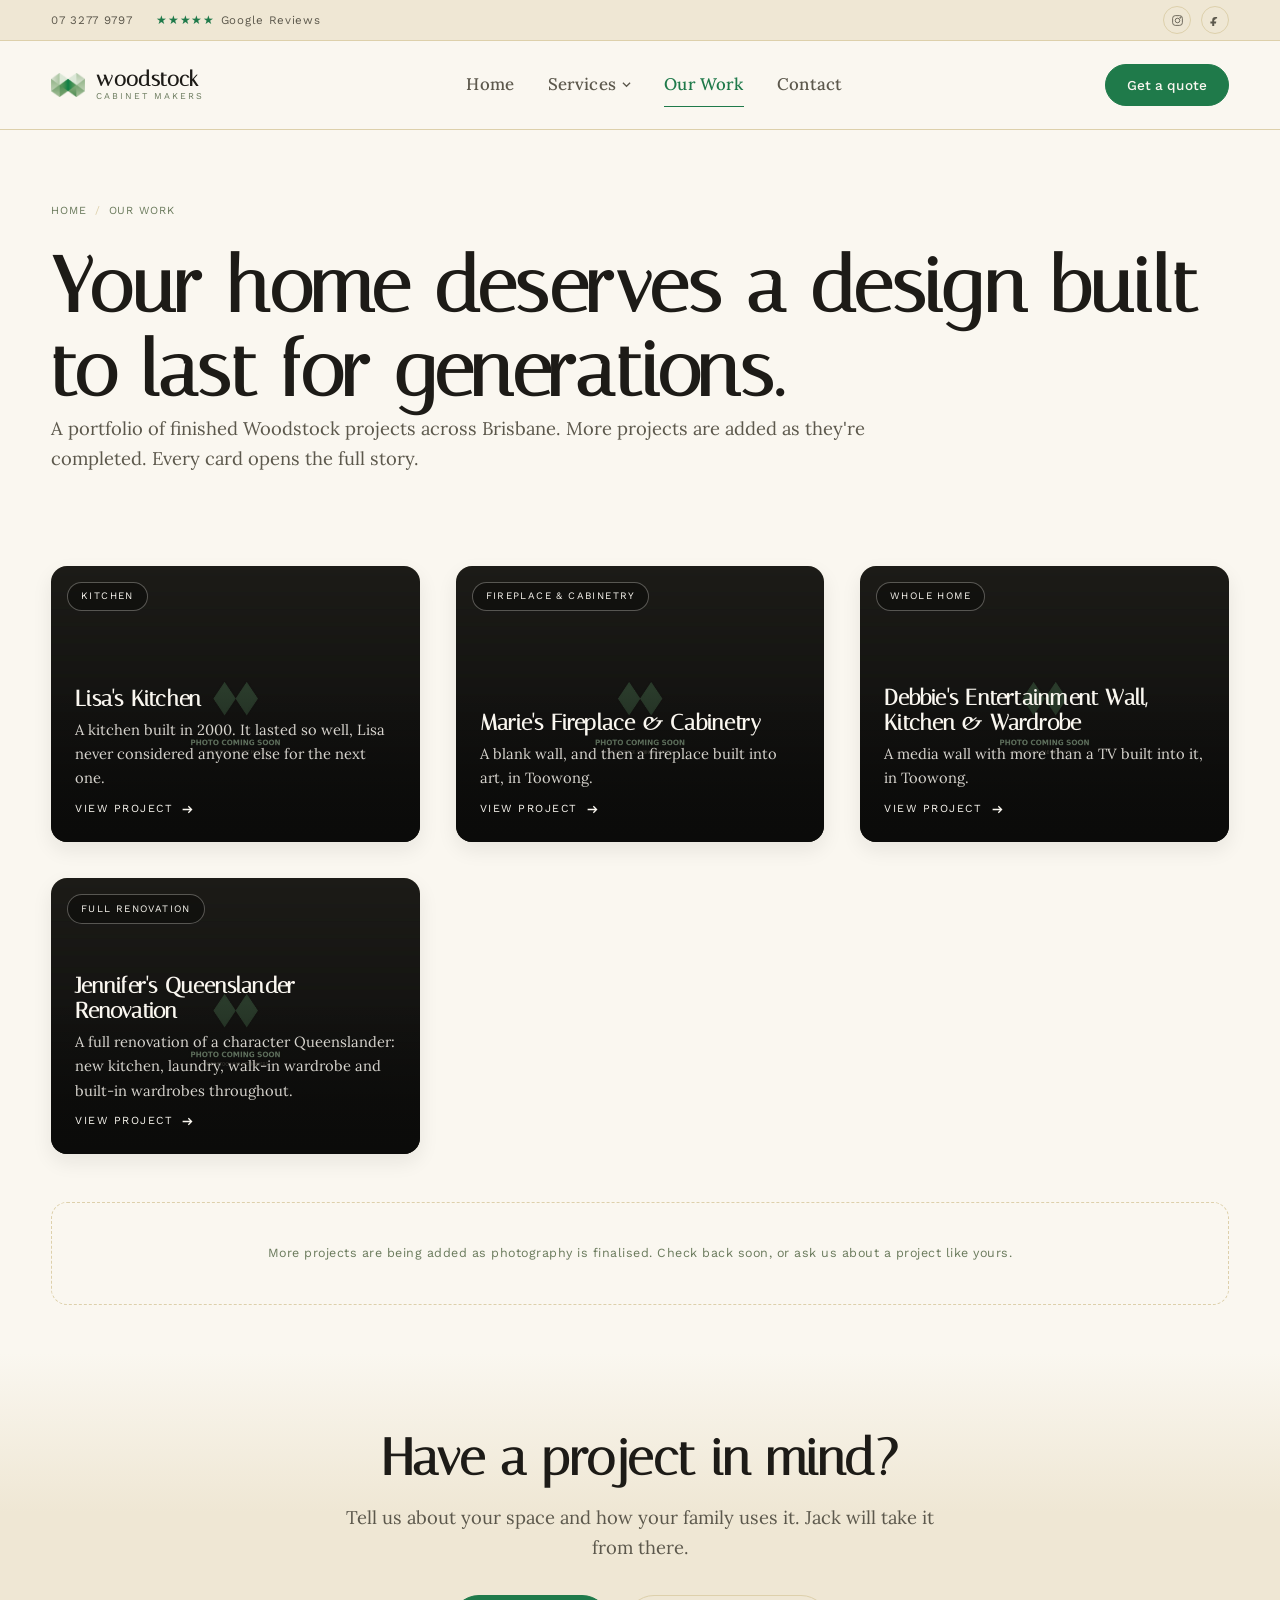
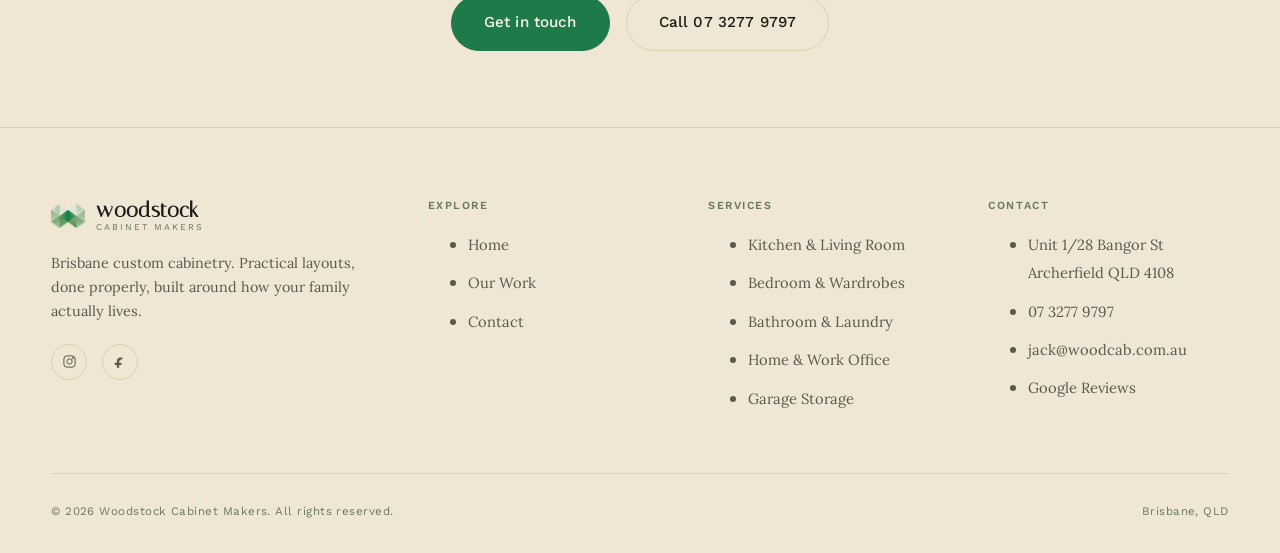
==== projects/index.html @ 5215aff7 "Tighten vertical spacing between sections site-wide Reduces .section, .section--tight, .section-head" ====
<!DOCTYPE html>
<html lang="en-AU">
<head>
<meta charset="UTF-8">
<meta name="viewport" content="width=device-width, initial-scale=1">
<title>Our Work | Woodstock Cabinet Makers</title>
<meta name="description" content="A portfolio of custom cabinetry projects by Woodstock Cabinet Makers: kitchens, fireplaces, wardrobes and whole-home renovations across Brisbane.">
<link rel="canonical" href="https://woodstockcabinetmakers.com.au/projects/">
<link rel="icon" type="image/png" href="../assets/img/favicon-32.png">
<link rel="apple-touch-icon" href="../assets/img/apple-touch-icon.png">
<link rel="preconnect" href="https://fonts.googleapis.com">
<link rel="preconnect" href="https://fonts.gstatic.com" crossorigin>
<link href="https://fonts.googleapis.com/css2?family=Italiana&family=Lora:ital,wght@0,400..700;1,400..700&family=Work+Sans:wght@400;500;600;700&display=swap" rel="stylesheet">
<link rel="stylesheet" href="../assets/css/style.css?v=20261113">
</head>
<body>
<a class="skip-link" href="#main">Skip to content</a>

<div class="topbar">
  <div class="wrap">
    <div class="topbar__left">
      <a href="tel:0732779797">07 3277 9797</a>
      <a class="rating-strip" href="https://www.google.com/maps/place/Woodstock+Cabinet+Makers/@-27.5634743,153.0142941,17z/data=!4m8!3m7!1s0x6b9145591df55ee5:0x283b90e0700622cd!8m2!3d-27.5634743!4d153.016869!9m1!1b1!16s%2Fg%2F1tf2xzjl" target="_blank" rel="noopener">
        <span class="stars">★★★★★</span><span class="rating-label">Google Reviews</span>
      </a>
    </div>
    <div class="topbar__socials">
      <a href="https://www.instagram.com/woodstockcabinetmakers" target="_blank" rel="noopener" aria-label="Instagram"><svg viewBox="0 0 24 24" fill="none" stroke="currentColor" stroke-width="1.6" aria-hidden="true"><rect x="3" y="3" width="18" height="18" rx="5"/><circle cx="12" cy="12" r="4.2"/><circle cx="17.3" cy="6.7" r="1"/></svg></a>
      <a href="https://www.facebook.com/woodstockcabinetmakers" target="_blank" rel="noopener" aria-label="Facebook"><svg viewBox="0 0 24 24" fill="currentColor" aria-hidden="true"><path d="M14.5 8.5h2.3V5.7c-.4-.05-1.77-.17-3.37-.17-3.34 0-5.63 2.1-5.63 5.96v2.51H4.4V17.4h3.4V22h3.68v-4.6h3.26l.52-3.4h-3.78v-2.04c0-.98.27-1.46 1.72-1.46z"/></svg></a>
    </div>
  </div>
</div>

<header class="site-nav">
  <nav class="wrap" aria-label="Primary">
    <a class="logo" href="../index.html">
      <img class="logo__mark" src="../assets/img/logo-icon.png" alt="" width="34" height="24">
      <span class="logo__word"><strong>woodstock</strong><span>Cabinet Makers</span></span>
    </a>
    <ul class="site-nav__links">
      <li><a class="nav-link" href="../index.html">Home</a></li>
      <li class="has-dropdown">
        <a class="nav-link" href="../services/kitchen-and-living-room.html">Services <svg class="nav-caret" viewBox="0 0 10 6" fill="none" stroke="currentColor" stroke-width="1.4" aria-hidden="true"><path d="M1 1l4 4 4-4"/></svg></a>
        <div class="dropdown">
          <a href="../services/kitchen-and-living-room.html">Kitchen &amp; Living Room<small>Loving on the Heart of the Home</small></a>
          <a href="../services/bedroom-and-wardrobes.html">Bedroom &amp; Wardrobes<small>Let your Mind, Body and Soul Rejuvenate</small></a>
          <a href="../services/bathroom-and-laundry.html">Bathroom &amp; Laundry<small>Seamless from Beginning to End</small></a>
          <a href="../services/home-and-work-office.html">Home &amp; Work Office<small>Focusing on the Task at Hand</small></a>
          <a href="../services/garage-storage.html">Garage Storage<small>Built for how you actually use it</small></a>
        </div>
      </li>
      <li><a class="nav-link" href="index.html" aria-current="page">Our Work</a></li>
      <li><a class="nav-link" href="../index.html#contact">Contact</a></li>
    </ul>
    <div class="site-nav__cta">
      <a class="btn btn--solid btn--sm" href="../index.html#contact">Get a quote</a>
      <button class="nav-toggle" aria-label="Toggle menu" aria-expanded="false"><span></span><span></span><span></span></button>
    </div>
  </nav>
</header>

<main id="main">
  <div class="page-header wrap">
    <p class="breadcrumbs"><a href="../index.html">Home</a><span>/</span>Our Work</p>
    <h1>Your home deserves a design built to last for generations.</h1>
    <p class="lede">A portfolio of finished Woodstock projects across Brisbane. More projects are added as they're completed. Every card opens the full story.</p>
  </div>

  <div class="section section--tight">
    <div class="wrap">
      <div class="project-grid">
        <a class="project-card" href="lisas-kitchen.php">
          <div class="img-frame">
            <span class="project-card__tag">Kitchen</span>
            <img src="../assets/img/photos/lisas-kitchen-main.jpg" alt="Lisa's kitchen, built by Woodstock Cabinet Makers" width="1600" height="1000">
            <div class="project-card__overlay">
              <h3>Lisa's Kitchen</h3>
              <p>A kitchen built in 2000. It lasted so well, Lisa never considered anyone else for the next one.</p>
              <span class="project-card__link">View Project <svg viewBox="0 0 16 16" fill="none" stroke="currentColor" stroke-width="1.6" aria-hidden="true"><path d="M2 8h11M9 4l4 4-4 4"/></svg></span>
            </div>
          </div>
        </a>
        <a class="project-card" href="maries-fireplace-and-cabinetry.php">
          <div class="img-frame">
            <span class="project-card__tag">Fireplace &amp; Cabinetry</span>
            <img src="../assets/img/photos/maries-fireplace-main.jpg" alt="Marie's fireplace and cabinetry, Toowong" width="1600" height="1000">
            <div class="project-card__overlay">
              <h3>Marie's Fireplace &amp; Cabinetry</h3>
              <p>A blank wall, and then a fireplace built into art, in Toowong.</p>
              <span class="project-card__link">View Project <svg viewBox="0 0 16 16" fill="none" stroke="currentColor" stroke-width="1.6" aria-hidden="true"><path d="M2 8h11M9 4l4 4-4 4"/></svg></span>
            </div>
          </div>
        </a>
        <a class="project-card" href="debbies-entertainment-kitchen-wardrobe.php">
          <div class="img-frame">
            <span class="project-card__tag">Whole Home</span>
            <img src="../assets/img/photos/debbies-project-main.jpg" alt="Debbie's entertainment wall unit, kitchen and wardrobe, Toowong" width="1600" height="1000">
            <div class="project-card__overlay">
              <h3>Debbie's Entertainment Wall, Kitchen &amp; Wardrobe</h3>
              <p>A media wall with more than a TV built into it, in Toowong.</p>
              <span class="project-card__link">View Project <svg viewBox="0 0 16 16" fill="none" stroke="currentColor" stroke-width="1.6" aria-hidden="true"><path d="M2 8h11M9 4l4 4-4 4"/></svg></span>
            </div>
          </div>
        </a>
        <a class="project-card" href="jennifers-queenslander-renovation.php">
          <div class="img-frame">
            <span class="project-card__tag">Full Renovation</span>
            <img src="../assets/img/photos/jennifers-reno-main.jpg" alt="Jennifer's Queenslander renovation" width="1600" height="1000">
            <div class="project-card__overlay">
              <h3>Jennifer's Queenslander Renovation</h3>
              <p>A full renovation of a character Queenslander: new kitchen, laundry, walk-in wardrobe and built-in wardrobes throughout.</p>
              <span class="project-card__link">View Project <svg viewBox="0 0 16 16" fill="none" stroke="currentColor" stroke-width="1.6" aria-hidden="true"><path d="M2 8h11M9 4l4 4-4 4"/></svg></span>
            </div>
          </div>
        </a>
      </div>
      <p class="fitted-note" style="margin-top:3rem;">More projects are being added as photography is finalised. Check back soon, or ask us about a project like yours.</p>
    </div>
  </div>

  <section class="section cta-band">
    <div class="wrap">
      <h2>Have a project in mind?</h2>
      <p class="lede">Tell us about your space and how your family uses it. Jack will take it from there.</p>
      <div class="cta-band__actions">
        <a class="btn btn--solid" href="../index.html#contact">Get in touch</a>
        <a class="btn btn--ghost" href="tel:0732779797">Call 07 3277 9797</a>
      </div>
    </div>
  </section>
</main>

<footer class="site-footer">
  <div class="wrap">
    <div class="footer-grid">
      <div class="footer-col footer-brand">
        <a class="logo" href="../index.html">
          <img class="logo__mark" src="../assets/img/logo-icon.png" alt="" width="34" height="24">
          <span class="logo__word"><strong>woodstock</strong><span>Cabinet Makers</span></span>
        </a>
        <p>Brisbane custom cabinetry. Practical layouts, done properly, built around how your family actually lives.</p>
        <div class="footer-socials">
          <a href="https://www.instagram.com/woodstockcabinetmakers" target="_blank" rel="noopener" aria-label="Instagram"><svg viewBox="0 0 24 24" fill="none" stroke="currentColor" stroke-width="1.6" aria-hidden="true"><rect x="3" y="3" width="18" height="18" rx="5"/><circle cx="12" cy="12" r="4.2"/><circle cx="17.3" cy="6.7" r="1"/></svg></a>
          <a href="https://www.facebook.com/woodstockcabinetmakers" target="_blank" rel="noopener" aria-label="Facebook"><svg viewBox="0 0 24 24" fill="currentColor" aria-hidden="true"><path d="M14.5 8.5h2.3V5.7c-.4-.05-1.77-.17-3.37-.17-3.34 0-5.63 2.1-5.63 5.96v2.51H4.4V17.4h3.4V22h3.68v-4.6h3.26l.52-3.4h-3.78v-2.04c0-.98.27-1.46 1.72-1.46z"/></svg></a>
        </div>
      </div>
      <div class="footer-col">
        <h4>Explore</h4>
        <ul><li><a href="../index.html">Home</a></li><li><a href="index.html">Our Work</a></li><li><a href="../index.html#contact">Contact</a></li></ul>
      </div>
      <div class="footer-col">
        <h4>Services</h4>
        <ul>
          <li><a href="../services/kitchen-and-living-room.html">Kitchen &amp; Living Room</a></li>
          <li><a href="../services/bedroom-and-wardrobes.html">Bedroom &amp; Wardrobes</a></li>
          <li><a href="../services/bathroom-and-laundry.html">Bathroom &amp; Laundry</a></li>
          <li><a href="../services/home-and-work-office.html">Home &amp; Work Office</a></li>
          <li><a href="../services/garage-storage.html">Garage Storage</a></li>
        </ul>
      </div>
      <div class="footer-col">
        <h4>Contact</h4>
        <ul>
          <li><a href="https://www.google.com/maps/place/Woodstock+Cabinet+Makers/@-27.5634743,153.0142941,17z/data=!4m8!3m7!1s0x6b9145591df55ee5:0x283b90e0700622cd!8m2!3d-27.5634743!4d153.016869!9m1!1b1!16s%2Fg%2F1tf2xzjl" target="_blank" rel="noopener">Unit 1/28 Bangor St<br>Archerfield QLD 4108</a></li>
          <li><a href="tel:0732779797">07 3277 9797</a></li>
          <li><a href="mailto:jack@woodcab.com.au">jack@woodcab.com.au</a></li>
          <li><a href="https://www.google.com/maps/place/Woodstock+Cabinet+Makers/@-27.5634743,153.0142941,17z/data=!4m8!3m7!1s0x6b9145591df55ee5:0x283b90e0700622cd!8m2!3d-27.5634743!4d153.016869!9m1!1b1!16s%2Fg%2F1tf2xzjl" target="_blank" rel="noopener">Google Reviews</a></li>
        </ul>
      </div>
    </div>
    <div class="footer-bottom">
      <span>&copy; <span id="year">2026</span> Woodstock Cabinet Makers. All rights reserved.</span>
      <span>Brisbane, QLD</span>
    </div>
  </div>
</footer>

<script src="../assets/js/main.js?v=20261113"></script>
<script>document.getElementById('year').textContent = new Date().getFullYear();</script>
</body>
</html>
---- assets/css/style.css ----
/* ==========================================================================
   Woodstock Cabinet Makers — Design System
   Palette, type and components per Brand & Visual Guidelines (Aug 2026).
   Light/cream theme.
   ========================================================================== */

:root {
  --ink: #1d1b17;
  --ink-dim: #5c584c;
  --cream: #faf7f0;
  --cream-deep: #efe7d4;
  --panel: #ffffff;
  --woodstock-green: #1f7a4a;
  --woodstock-green-light: #2f9a60;
  --label: #6a7a5c;
  --hairline: #ddd0ab;

  --font-display: "Italiana", serif;
  --font-body: "Lora", serif;
  --font-label: "Work Sans", sans-serif;

  --gutter: clamp(1.25rem, 4vw, 3.5rem);
  --max-width: 1320px;
  --nav-height: 88px;
  --radius: 16px;
  --radius-sm: 10px;
  --radius-pill: 999px;
  --shadow-sm: 0 8px 20px rgba(29,27,23,0.08);
  --shadow-md: 0 20px 44px rgba(29,27,23,0.12);
  --shadow-green: 0 14px 32px rgba(31,122,74,0.3);
  --ease: cubic-bezier(0.22, 1, 0.36, 1);
}

/* ---- Reset ---- */
*, *::before, *::after { box-sizing: border-box; }
html { scroll-behavior: smooth; }
body, h1, h2, h3, h4, p, figure, blockquote, dl, dd { margin: 0; }
ul[class], ol[class] { list-style: none; margin: 0; padding: 0; }
img, picture, svg { display: block; max-width: 100%; }
a { color: inherit; text-decoration: none; }
button { font: inherit; color: inherit; background: none; border: 0; cursor: pointer; }
input, textarea, select { font: inherit; color: inherit; }

body {
  background: var(--cream);
  color: var(--ink-dim);
  font-family: var(--font-body);
  font-size: 17px;
  line-height: 1.65;
  -webkit-font-smoothing: antialiased;
  min-height: 100vh;
}

::selection { background: var(--woodstock-green); color: var(--cream); }

.visually-hidden {
  position: absolute; width: 1px; height: 1px; margin: -1px; padding: 0;
  overflow: hidden; clip: rect(0,0,0,0); white-space: nowrap; border: 0;
}

a:focus-visible, button:focus-visible, input:focus-visible, textarea:focus-visible, select:focus-visible {
  outline: 2px solid var(--woodstock-green);
  outline-offset: 3px;
}

.skip-link {
  position: absolute; left: 1rem; top: -4rem; z-index: 1000;
  background: var(--woodstock-green); color: var(--cream);
  padding: 0.75rem 1.25rem; transition: top 0.2s var(--ease);
}
.skip-link:focus { top: 1rem; }

/* ---- Typography ---- */
h1, h2, h3, h4 { font-family: var(--font-display); font-weight: 700; color: var(--ink); line-height: 1.1; letter-spacing: 0.01em; }
h1 { font-size: clamp(2.6rem, 6vw, 5rem); }
h2 { font-size: clamp(2rem, 4.2vw, 3.2rem); }
h3 { font-size: clamp(1.4rem, 2.4vw, 1.9rem); }
h4 { font-size: 1.25rem; }

.lede { font-size: 1.15rem; color: var(--ink-dim); max-width: 46em; }

blockquote.quote {
  font-family: var(--font-body);
  font-style: italic;
  font-size: 1.3rem;
  color: var(--ink);
  line-height: 1.55;
  border-left: 2px solid var(--woodstock-green);
  padding-left: 1.5rem;
}
blockquote.quote cite {
  display: block;
  margin-top: 1rem;
  font-family: var(--font-label);
  font-style: normal;
  font-size: 0.72rem;
  letter-spacing: 0.16em;
  text-transform: uppercase;
  color: var(--label);
}

.hairline { border: 0; border-top: 1px solid var(--hairline); margin: 0; }

/* ---- Layout helpers ---- */
.wrap { max-width: var(--max-width); margin-inline: auto; padding-inline: var(--gutter); }
.section { padding-block: clamp(2.5rem, 6vw, 5rem); }
.section--tight { padding-block: clamp(1.75rem, 4vw, 3rem); }
.section--dark { background: var(--cream-deep); }
.section-head { max-width: 42em; margin-bottom: clamp(1.5rem, 3.5vw, 2.5rem); }
.section-head p { margin-top: 1rem; }
.section-head h2 { position: relative; padding-bottom: 1.1rem; }
.section-head h2::after {
  content: "";
  position: absolute; left: 0; bottom: 0;
  width: 56px; height: 2px;
  background: var(--woodstock-green);
  transform: scaleX(0);
  transform-origin: left;
  transition: transform 0.7s var(--ease) 0.15s;
}
.section-head.reveal-visible h2::after { transform: scaleX(1); }
.contact .section-head h2::after { left: 50%; }
.contact .section-head.reveal-visible h2::after { transform: translateX(-50%) scaleX(1); }

.btn {
  display: inline-flex;
  align-items: center;
  gap: 0.6rem;
  font-family: var(--font-label);
  font-size: 0.95rem;
  font-weight: 500;
  letter-spacing: 0.01em;
  padding: 0.9rem 2rem;
  border: 1px solid var(--woodstock-green);
  border-radius: var(--radius-pill);
  transition: background 0.25s var(--ease), color 0.25s var(--ease), border-color 0.25s var(--ease), transform 0.25s var(--ease), box-shadow 0.25s var(--ease);
  white-space: nowrap;
}
.btn--solid { background: var(--woodstock-green); color: var(--cream); }
.btn--solid:hover { background: var(--woodstock-green-light); border-color: var(--woodstock-green-light); transform: translateY(-2px); box-shadow: var(--shadow-green); }
.btn--ghost { color: var(--ink); border-color: var(--hairline); }
.btn--ghost:hover { border-color: var(--woodstock-green); color: var(--woodstock-green); background: rgba(31,122,74,0.06); transform: translateY(-2px); box-shadow: var(--shadow-sm); }
.btn:active { transform: translateY(0) scale(0.97); }
.btn--sm { padding: 0.55rem 1.3rem; font-size: 0.85rem; }

.img-frame {
  position: relative;
  overflow: hidden;
  border-radius: var(--radius);
  background: var(--cream-deep);
}
.img-frame img { width: 100%; height: 100%; object-fit: cover; display: block; transition: transform 0.6s var(--ease); }
.img-frame::after {
  content: "";
  position: absolute; inset: 0;
  background: linear-gradient(180deg, rgba(11,11,10,0) 55%, rgba(11,11,10,0.55) 100%);
  opacity: 0;
  transition: opacity 0.4s var(--ease);
  pointer-events: none;
}
a:hover > .img-frame::after, .project-card:hover .img-frame::after { opacity: 1; }

/* ==========================================================================
   Logo
   ========================================================================== */
.logo { display: inline-flex; align-items: center; gap: 0.7rem; }
.logo__mark { width: 34px; height: auto; flex-shrink: 0; transition: transform 0.35s var(--ease); }
.logo:hover .logo__mark { transform: rotate(-8deg) scale(1.08); }
.logo__word { display: flex; flex-direction: column; line-height: 1; }
.logo__word strong {
  font-family: var(--font-display);
  font-size: 1.3rem;
  color: var(--ink);
  letter-spacing: 0.01em;
}
.logo__word span {
  font-family: var(--font-label);
  font-size: 0.56rem;
  letter-spacing: 0.22em;
  text-transform: uppercase;
  color: var(--label);
  margin-top: 2px;
}

/* ==========================================================================
   Top utility strip + floating nav
   ========================================================================== */
.topbar {
  background: var(--cream-deep);
  border-bottom: 1px solid var(--hairline);
  font-family: var(--font-label);
  font-size: 0.72rem;
  letter-spacing: 0.06em;
  transition: background 0.3s var(--ease), border-color 0.3s var(--ease);
}
.topbar .wrap {
  display: flex;
  align-items: center;
  justify-content: space-between;
  min-height: 40px;
  flex-wrap: wrap;
  gap: 0.5rem 1.5rem;
}
.topbar__left { display: flex; align-items: center; gap: 1.5rem; }
.topbar a[href^="tel:"] { color: var(--ink-dim); transition: color 0.2s var(--ease); }
.topbar a[href^="tel:"]:hover { color: var(--woodstock-green); }
.rating-strip { display: inline-flex; align-items: center; gap: 0.4rem; color: var(--ink-dim); }
.rating-strip .stars { color: var(--woodstock-green); letter-spacing: 0.05em; }
.topbar__socials { display: flex; align-items: center; gap: 0.6rem; }
.topbar__socials a {
  width: 28px; height: 28px; border-radius: 50%;
  border: 1px solid var(--hairline);
  display: flex; align-items: center; justify-content: center;
  color: var(--ink-dim);
  transition: border-color 0.2s var(--ease), color 0.2s var(--ease), transform 0.2s var(--ease);
}
.topbar__socials a:hover { border-color: var(--woodstock-green); color: var(--woodstock-green); transform: translateY(-2px) scale(1.06); }
.topbar__socials svg { width: 13px; height: 13px; }

.site-nav {
  position: sticky;
  top: 0;
  z-index: 500;
  background: rgba(250, 247, 240, 0.92);
  backdrop-filter: blur(10px);
  border-bottom: 1px solid var(--hairline);
  transition: transform 0.3s var(--ease), background 0.3s var(--ease), border-color 0.3s var(--ease), backdrop-filter 0.3s var(--ease);
}

/* Floating transparent header over the homepage hero (per brand inspiration:
   dankitchens.com.au / cornishcabinet.com) — scoped to pages that have a
   .hero section, so every other page's header is untouched. While floating
   over the photo, text/icons stay light for contrast against any image;
   once scrolled (or once there's a solid background) they switch back to
   the site's normal dark-ink-on-cream. */
@media (min-width: 861px) {
  body:has(.hero) .topbar,
  body:has(.hero) .site-nav {
    position: fixed;
    left: 0;
    right: 0;
    border-bottom-color: transparent;
  }
  body:has(.hero) .topbar {
    top: 0; z-index: 501;
    background: linear-gradient(180deg, rgba(10,9,7,0.55) 0%, rgba(10,9,7,0.3) 100%);
  }
  body:has(.hero) .site-nav {
    top: 40px; backdrop-filter: none;
    background: linear-gradient(180deg, rgba(10,9,7,0.32) 0%, rgba(10,9,7,0.02) 100%);
  }
  body:has(.hero) .topbar a[href^="tel:"],
  body:has(.hero) .rating-strip,
  body:has(.hero) .topbar__socials a,
  body:has(.hero) .site-nav__links a.nav-link,
  body:has(.hero) .logo__word strong,
  body:has(.hero) .logo__word span {
    color: var(--cream);
  }
  body:has(.hero) .topbar__socials a { border-color: rgba(250,247,240,0.4); }
  body:has(.hero) .site-nav__links a.nav-link::after { background: var(--cream); }

  body:has(.hero).is-scrolled .topbar {
    background: var(--cream-deep);
    border-bottom-color: var(--hairline);
  }
  body:has(.hero).is-scrolled .site-nav {
    background: rgba(250, 247, 240, 0.92);
    backdrop-filter: blur(10px);
    border-bottom-color: var(--hairline);
  }
  body:has(.hero).is-scrolled .topbar a[href^="tel:"],
  body:has(.hero).is-scrolled .rating-strip,
  body:has(.hero).is-scrolled .topbar__socials a,
  body:has(.hero).is-scrolled .site-nav__links a.nav-link,
  body:has(.hero).is-scrolled .logo__word span {
    color: var(--ink-dim);
  }
  body:has(.hero).is-scrolled .logo__word strong { color: var(--ink); }
  body:has(.hero).is-scrolled .site-nav__links a.nav-link::after { background: var(--woodstock-green); }
  /* Clear the floating 128px-tall header before the centered hero copy starts */
  body:has(.hero) .hero__content { padding-top: calc(128px + 2.5rem); }
}
.site-nav .wrap {
  display: flex;
  align-items: center;
  justify-content: space-between;
  min-height: var(--nav-height);
}
.site-nav__links { display: flex; align-items: center; gap: 2.1rem; }
.site-nav__links > li { position: relative; }
.site-nav__links a.nav-link {
  position: relative;
  font-family: var(--font-body);
  font-size: 1.05rem;
  font-weight: 500;
  letter-spacing: 0.01em;
  color: var(--ink-dim);
  padding: 0.5rem 0;
  display: inline-flex;
  align-items: center;
  gap: 0.35rem;
  transition: color 0.25s var(--ease);
}
.site-nav__links a.nav-link::after {
  content: "";
  position: absolute;
  left: 0;
  bottom: 0;
  width: 100%;
  height: 1px;
  background: var(--woodstock-green);
  transform: scaleX(0);
  transform-origin: left;
  transition: transform 0.3s var(--ease);
}
.site-nav__links a.nav-link:hover,
.site-nav__links li.has-dropdown:hover a.nav-link,
.site-nav__links a.nav-link[aria-current="page"] { color: var(--ink); }
.site-nav__links a.nav-link[aria-current="page"] { color: var(--woodstock-green); }
.site-nav__links a.nav-link:hover::after,
.site-nav__links a.nav-link[aria-current="page"]::after { transform: scaleX(1); }
.nav-caret { width: 9px; height: 9px; transition: transform 0.2s var(--ease); }
.has-dropdown:hover .nav-caret,
.has-dropdown:focus-within .nav-caret { transform: rotate(180deg); }

.dropdown {
  position: absolute;
  top: 100%;
  left: 50%;
  transform: translate(-50%, 8px);
  min-width: 300px;
  background: var(--panel);
  border: 1px solid var(--hairline);
  border-radius: var(--radius-sm);
  box-shadow: var(--shadow-md);
  padding: 0.6rem;
  opacity: 0;
  visibility: hidden;
  transition: opacity 0.2s var(--ease), transform 0.2s var(--ease);
}
.has-dropdown:hover .dropdown,
.has-dropdown:focus-within .dropdown {
  opacity: 1;
  visibility: visible;
  transform: translate(-50%, 0);
}
.dropdown a {
  display: block;
  padding: 0.7rem 0.9rem;
  font-family: var(--font-body);
  font-size: 0.95rem;
  color: var(--ink-dim);
  border-radius: var(--radius-sm);
}
.dropdown a:hover { background: rgba(31,122,74,0.07); color: var(--ink); }
.dropdown a small {
  display: block;
  font-family: var(--font-label);
  font-size: 0.65rem;
  letter-spacing: 0.1em;
  text-transform: uppercase;
  color: var(--label);
  margin-top: 2px;
}

.site-nav__cta { display: flex; align-items: center; gap: 1.2rem; }
.nav-toggle { display: none; flex-direction: column; gap: 5px; padding: 0.4rem; }
.nav-toggle span { width: 24px; height: 1.5px; background: var(--ink); transition: transform 0.25s var(--ease), opacity 0.25s var(--ease); }

/* ==========================================================================
   Motion — hero entrance + scroll reveal (progressive enhancement, JS-driven)
   ========================================================================== */
@keyframes fadeUp {
  from { opacity: 0; transform: translateY(22px); }
  to { opacity: 1; transform: translateY(0); }
}
.hero__content > h1,
.hero__content > .lede,
.hero__content > .hero__actions {
  opacity: 0;
  animation: fadeUp 0.9s var(--ease) forwards;
}
.hero__content > h1 { animation-delay: 0.1s; }
.hero__content > .lede { animation-delay: 0.26s; }
.hero__content > .hero__actions { animation-delay: 0.42s; }

.reveal-init { opacity: 0; transform: translateY(26px); transition: opacity 0.75s var(--ease), transform 0.75s var(--ease); }
.reveal-visible { opacity: 1; transform: translateY(0); }

@media (prefers-reduced-motion: reduce) {
  .hero__content > h1, .hero__content > .lede, .hero__content > .hero__actions { animation: none; opacity: 1; }
  .reveal-init { opacity: 1; transform: none; transition: none; }
}

.site-nav.is-scrolled { box-shadow: var(--shadow-sm); }

/* ==========================================================================
   Hero
   ========================================================================== */
.hero {
  position: relative;
  min-height: min(94vh, 880px);
  display: flex;
  align-items: center;
  justify-content: center;
  overflow: hidden;
}
.hero__media { position: absolute; inset: 0; z-index: 0; }
.hero__media img {
  width: 100%; height: 100%; object-fit: cover;
  filter: saturate(1.1) contrast(1.04) brightness(1.02);
  animation: heroZoom 22s var(--ease) infinite alternate;
}
@keyframes heroZoom {
  from { transform: scale(1); }
  to { transform: scale(1.08); }
}
/* The photo itself dissolves into the page's cream background at the
   bottom, so the reviews section below reads as a continuation of the
   hero rather than a separate block. Kept light up top too — the real
   project photo should read as vibrant, not moody — just enough for the
   centered text to stay legible. */
.hero__scrim {
  position: absolute; inset: 0;
  background: linear-gradient(180deg,
    rgba(20,18,14,0.32) 0%,
    rgba(20,18,14,0.22) 35%,
    rgba(20,18,14,0.12) 55%,
    var(--cream) 100%);
}
.hero__content {
  position: relative;
  z-index: 1;
  width: 100%;
  max-width: 48em;
  margin-inline: auto;
  text-align: center;
  padding-block: clamp(3rem, 8vw, 5rem);
}
.hero h1 { max-width: 16em; margin-inline: auto; margin-bottom: 1.5rem; color: var(--cream); text-shadow: 0 4px 30px rgba(0,0,0,0.5), 0 2px 10px rgba(0,0,0,0.4); }
.hero__highlight {
  white-space: nowrap;
  font-family: var(--font-body);
  font-style: italic;
  font-weight: 700;
  color: #e3cf9a;
}
.hero__content .lede { font-size: 1.2rem; margin-inline: auto; margin-bottom: 2.2rem; color: var(--cream); text-shadow: 0 2px 16px rgba(0,0,0,0.55); }
.hero__actions { display: flex; gap: 1rem; flex-wrap: wrap; justify-content: center; }
/* A glass backing (not just a border) so this stays legible whether it's
   sitting on the photo or in the fade-to-cream zone near the bottom. */
.hero .btn--ghost {
  color: var(--cream);
  border-color: rgba(250,247,240,0.55);
  background: rgba(20,18,14,0.3);
  backdrop-filter: blur(6px);
}
.hero .btn--ghost:hover { border-color: var(--cream); color: var(--cream); background: rgba(20,18,14,0.45); }

@media (prefers-reduced-motion: reduce) {
  .hero__media img { animation: none; }
}

/* ==========================================================================
   Reviews strip
   ========================================================================== */
.reviews { text-align: center; padding-top: 0; }
.reviews__summary { display: flex; flex-direction: column; align-items: center; gap: 0.6rem; margin-bottom: 2.75rem; }
.reviews__google { display: flex; align-items: center; gap: 0.6rem; }
.reviews__google svg { width: 22px; height: 22px; }
.reviews__badge {
  font-family: var(--font-label);
  font-size: 0.8rem;
  font-weight: 700;
  letter-spacing: 0.1em;
  color: var(--ink);
}
.reviews__stars { color: var(--woodstock-green); font-size: 1.3rem; letter-spacing: 0.15em; }
.reviews__count { font-family: var(--font-label); font-size: 0.75rem; letter-spacing: 0.08em; color: var(--label); }
.reviews__status { font-family: var(--font-label); font-size: 0.7rem; letter-spacing: 0.06em; color: var(--label); margin-top: 0.3rem; }

.review-track {
  display: flex;
  gap: 1.25rem;
  overflow-x: auto;
  scroll-snap-type: x mandatory;
  padding-block: 0.5rem 1rem;
  margin: 0 calc(var(--gutter) * -1);
  padding-inline: var(--gutter);
  scrollbar-width: thin;
  scrollbar-color: var(--hairline) transparent;
}
.review-card {
  scroll-snap-align: start;
  flex: 0 0 min(340px, 84vw);
  background: var(--panel);
  border: 1px solid var(--hairline);
  border-radius: var(--radius);
  padding: 1.75rem;
  text-align: left;
  display: flex;
  flex-direction: column;
  gap: 1rem;
  transition: transform 0.3s var(--ease), box-shadow 0.3s var(--ease), border-color 0.3s var(--ease);
}
.review-card:hover { transform: translateY(-6px); box-shadow: var(--shadow-md); border-color: var(--woodstock-green); }
.review-card__stars { color: var(--woodstock-green); letter-spacing: 0.1em; font-size: 0.95rem; }
.review-card p { color: var(--ink-dim); font-size: 0.98rem; }
.review-card__who { display: flex; align-items: center; gap: 0.75rem; margin-top: auto; }
.review-card__avatar {
  flex-shrink: 0; width: 40px; height: 40px; border-radius: 50%;
  background: var(--woodstock-green); color: var(--cream);
  display: flex; align-items: center; justify-content: center;
  font-family: var(--font-label); font-size: 0.85rem; font-weight: 700;
}
.review-card__who-text { font-family: var(--font-label); font-size: 0.72rem; letter-spacing: 0.08em; text-transform: uppercase; color: var(--label); }
.review-card__who-text strong { color: var(--ink); display: block; font-family: var(--font-body); font-style: normal; text-transform: none; letter-spacing: 0; font-size: 0.95rem; margin-bottom: 0.15rem; }
.reviews__footer-link { display: inline-block; margin-top: 2.25rem; }

/* ==========================================================================
   Projects band
   ========================================================================== */
/* Soft-edged, not a hard colour cut — fades in from the reviews section
   above and back out to the contact section below. */
.projects-band {
  background: linear-gradient(180deg,
    var(--cream) 0,
    var(--cream-deep) 160px,
    var(--cream-deep) calc(100% - 160px),
    var(--cream) 100%);
}
.projects-band .section-head { display: flex; align-items: flex-end; justify-content: space-between; gap: 2rem; flex-wrap: wrap; margin-bottom: 0; }

/* Round carousel nav arrows, shared by the reviews and projects tracks */
.track-nav { display: flex; gap: 0.75rem; flex-shrink: 0; }
.track-nav__btn {
  width: 44px; height: 44px; border-radius: 50%;
  border: 1px solid var(--hairline); color: var(--ink-dim);
  display: flex; align-items: center; justify-content: center;
  transition: border-color 0.2s var(--ease), color 0.2s var(--ease), transform 0.2s var(--ease), background 0.2s var(--ease);
}
.track-nav__btn:hover { border-color: var(--woodstock-green); color: var(--woodstock-green); background: rgba(31,122,74,0.07); transform: translateY(-2px); }
.track-nav__btn:active { transform: translateY(0) scale(0.94); }
.track-nav__btn svg { width: 17px; height: 17px; }
.project-track {
  display: flex;
  gap: 1.5rem;
  overflow-x: auto;
  scroll-snap-type: x mandatory;
  margin: 0 calc(var(--gutter) * -1);
  padding-inline: var(--gutter);
  padding-bottom: 1rem;
  scrollbar-width: thin;
  scrollbar-color: var(--hairline) transparent;
}
.project-card {
  scroll-snap-align: start;
  flex: 0 0 min(380px, 80vw);
  display: block;
  text-decoration: none;
  transition: transform 0.35s var(--ease);
}
.project-card:hover { transform: translateY(-6px); }
.project-card .img-frame { aspect-ratio: 4 / 5; margin-bottom: 0; box-shadow: var(--shadow-sm); transition: box-shadow 0.35s var(--ease); }
.project-card:hover .img-frame { box-shadow: var(--shadow-md); }
.project-card:hover .img-frame img { transform: scale(1.06); }
.project-card__tag {
  position: absolute; left: 1rem; top: 1rem; z-index: 2;
  font-family: var(--font-label); font-size: 0.62rem; letter-spacing: 0.14em; text-transform: uppercase;
  color: var(--cream); background: rgba(11,11,10,0.55); border: 1px solid rgba(250,247,240,0.3);
  border-radius: var(--radius-pill); padding: 0.35rem 0.8rem;
}

/* Overlay content — title/blurb sit directly on the photo, legible via an
   always-on gradient scrim that deepens on hover. Stays dark-on-photo
   regardless of site theme, same as the hero. */
.project-card__overlay {
  position: absolute; inset: 0; z-index: 1;
  display: flex; flex-direction: column; justify-content: flex-end;
  padding: 1.5rem;
  background: linear-gradient(180deg, rgba(11,11,10,0) 45%, rgba(11,11,10,0.9) 100%);
}
.project-card h3 { color: var(--cream); font-size: 1.4rem; margin-bottom: 0.4rem; transition: color 0.25s var(--ease); }
.project-card:hover h3 { color: var(--woodstock-green-light); }
.project-card__overlay p { color: rgba(250,247,240,0.85); font-size: 0.92rem; margin-bottom: 0.6rem; }
.project-card__link {
  display: inline-flex; align-items: center; gap: 0.5rem;
  font-family: var(--font-label); font-size: 0.68rem; letter-spacing: 0.14em; text-transform: uppercase; color: var(--cream);
  opacity: 0; transform: translateY(6px);
  transition: opacity 0.3s var(--ease), transform 0.3s var(--ease);
}
.project-card:hover .project-card__link { opacity: 1; transform: translateY(0); }
.project-card__link svg { width: 13px; height: 13px; transition: transform 0.25s var(--ease); }
.project-card:hover .project-card__link svg { transform: translateX(4px); }

/* Portfolio grid cards keep the link always visible (no hover on touch) */
.project-grid .project-card__link { opacity: 1; transform: none; }

.projects-band__footer { text-align: center; margin-top: 3rem; }

/* All-projects grid (portfolio page) */
.project-grid {
  display: grid;
  grid-template-columns: repeat(auto-fill, minmax(290px, 1fr));
  gap: 2.25rem;
}
.project-grid .project-card .img-frame { aspect-ratio: 4 / 3; }

/* ==========================================================================
   Floating chat button + panel
   ========================================================================== */
.chat-launcher {
  position: fixed;
  right: clamp(1rem, 4vw, 2.25rem);
  bottom: clamp(1rem, 4vw, 2.25rem);
  z-index: 600;
  width: 60px; height: 60px;
  border-radius: 50%;
  background: var(--woodstock-green);
  color: var(--cream);
  display: flex; align-items: center; justify-content: center;
  box-shadow: 0 10px 30px rgba(29,27,23,0.25);
  transition: transform 0.25s var(--ease), background 0.25s var(--ease);
}
.chat-launcher:hover { background: var(--woodstock-green-light); transform: translateY(-2px); }
.chat-launcher svg { width: 24px; height: 24px; }
.chat-launcher .icon-close { display: none; }
.chat-launcher[aria-expanded="true"] .icon-chat { display: none; }
.chat-launcher[aria-expanded="true"] .icon-close { display: block; }

.chat-panel {
  position: fixed;
  right: clamp(1rem, 4vw, 2.25rem);
  bottom: calc(clamp(1rem, 4vw, 2.25rem) + 76px);
  z-index: 600;
  width: min(340px, calc(100vw - 2rem));
  background: var(--panel);
  border: 1px solid var(--hairline);
  border-radius: var(--radius);
  box-shadow: var(--shadow-md);
  padding: 1.75rem;
  opacity: 0;
  visibility: hidden;
  transform: translateY(12px);
  transition: opacity 0.25s var(--ease), transform 0.25s var(--ease), visibility 0.25s;
}
.chat-panel.is-open { opacity: 1; visibility: visible; transform: translateY(0); }
.chat-panel h3 { font-size: 1.15rem; margin-bottom: 0.3rem; }
.chat-panel p.lede { font-size: 0.88rem; margin-bottom: 1.2rem; }

/* ==========================================================================
   Forms
   ========================================================================== */
.field { margin-bottom: 1.1rem; }
.field label {
  display: block; font-family: var(--font-label); font-size: 0.68rem; letter-spacing: 0.1em; text-transform: uppercase;
  color: var(--label); margin-bottom: 0.45rem;
}
.field input, .field textarea, .field select {
  width: 100%;
  background: var(--cream);
  border: 1px solid var(--hairline);
  border-radius: var(--radius-sm);
  padding: 0.75rem 0.9rem;
  color: var(--ink);
  font-size: 0.95rem;
  transition: border-color 0.2s var(--ease), box-shadow 0.2s var(--ease);
}
.field input:focus, .field textarea:focus, .field select:focus { border-color: var(--woodstock-green); box-shadow: 0 0 0 3px rgba(31,122,74,0.12); }
.field textarea { min-height: 110px; resize: vertical; }
.field--row { display: grid; grid-template-columns: 1fr 1fr; gap: 1rem; }
.form-status { font-family: var(--font-label); font-size: 0.78rem; letter-spacing: 0.04em; margin-top: 1rem; padding: 0.85rem 1rem; border-radius: var(--radius-sm); display: none; }
.form-status.is-visible { display: block; }
.form-status--ok { background: rgba(31,122,74,0.1); border: 1px solid var(--woodstock-green); color: var(--ink); }
.form-status--error { background: rgba(198,83,66,0.08); border: 1px solid #c65342; color: var(--ink); }
.hp-field { position: absolute; left: -9999px; width: 1px; height: 1px; overflow: hidden; }

/* ==========================================================================
   Contact section
   ========================================================================== */
.contact { text-align: center; }
.contact .section-head { margin-inline: auto; text-align: center; }
.contact-info { display: flex; justify-content: center; gap: 2.5rem; flex-wrap: wrap; margin-bottom: 1.75rem; font-family: var(--font-label); font-size: 0.82rem; letter-spacing: 0.04em; color: var(--ink-dim); }
.contact-info a:hover { color: var(--woodstock-green); }
.contact-socials { display: flex; justify-content: center; gap: 1.1rem; margin-bottom: 3rem; }
.contact-socials a {
  width: 42px; height: 42px; border: 1px solid var(--hairline); border-radius: 50%;
  display: flex; align-items: center; justify-content: center; color: var(--ink-dim);
  transition: border-color 0.2s var(--ease), color 0.2s var(--ease), transform 0.2s var(--ease);
}
.contact-socials a:hover { border-color: var(--woodstock-green); color: var(--woodstock-green); transform: translateY(-3px) scale(1.06); }
.contact-socials svg { width: 18px; height: 18px; }
.contact-form { max-width: 640px; margin-inline: auto; text-align: left; }

/* ==========================================================================
   Footer
   ========================================================================== */
.site-footer { background: var(--cream-deep); border-top: 1px solid var(--hairline); padding-block: clamp(3rem, 6vw, 4.5rem) 2rem; }
.footer-grid {
  display: grid;
  grid-template-columns: 1.4fr 1fr 1fr 1fr;
  gap: 2.5rem;
  padding-bottom: 2.75rem;
}
.footer-col h4 {
  font-family: var(--font-label); font-size: 0.68rem; letter-spacing: 0.14em; text-transform: uppercase;
  color: var(--label); font-weight: 600; margin-bottom: 1.1rem;
}
.footer-col p { font-size: 0.92rem; color: var(--ink-dim); }
.footer-col ul li { margin-bottom: 0.65rem; }
.footer-col a { font-size: 0.92rem; color: var(--ink-dim); }
.footer-col a:hover { color: var(--woodstock-green); }
.footer-brand p { margin-top: 1rem; font-size: 0.9rem; max-width: 26em; }
.footer-socials { display: flex; gap: 0.9rem; margin-top: 1.25rem; }
.footer-socials a { width: 36px; height: 36px; border: 1px solid var(--hairline); border-radius: 50%; display: flex; align-items: center; justify-content: center; color: var(--ink-dim); transition: border-color 0.2s var(--ease), color 0.2s var(--ease), transform 0.2s var(--ease); }
.footer-socials a:hover { border-color: var(--woodstock-green); color: var(--woodstock-green); transform: translateY(-3px) scale(1.06); }
.footer-socials svg { width: 15px; height: 15px; }
.footer-bottom {
  display: flex; justify-content: space-between; align-items: center; flex-wrap: wrap; gap: 0.75rem;
  padding-top: 1.75rem; border-top: 1px solid var(--hairline);
  font-family: var(--font-label); font-size: 0.72rem; letter-spacing: 0.04em; color: var(--label);
}
.footer-bottom a { color: var(--label); }
.footer-bottom a:hover { color: var(--woodstock-green); }

/* ==========================================================================
   Inner page headers (services / projects / 404)
   ========================================================================== */
.page-header { padding-block: clamp(2.75rem, 6vw, 4.5rem) clamp(1.75rem, 3.5vw, 2.75rem); }
.breadcrumbs {
  font-family: var(--font-label); font-size: 0.68rem; letter-spacing: 0.08em; text-transform: uppercase;
  color: var(--label); margin-bottom: 1.5rem; display: flex; gap: 0.5rem; align-items: center; flex-wrap: wrap;
}
.breadcrumbs a:hover { color: var(--woodstock-green); }
.breadcrumbs span { color: var(--hairline); }

.service-grid { display: grid; grid-template-columns: repeat(auto-fill, minmax(280px, 1fr)); gap: 2rem; }
.service-card {
  background: var(--panel);
  border: 1px solid var(--hairline); border-radius: var(--radius); padding: 2rem;
  display: flex; flex-direction: column; gap: 0.6rem;
  transition: border-color 0.25s var(--ease), transform 0.3s var(--ease), box-shadow 0.3s var(--ease);
}
.service-card:hover { border-color: var(--woodstock-green); transform: translateY(-5px); box-shadow: var(--shadow-sm); }
.service-card h3 { font-size: 1.3rem; }
.service-card p { font-size: 0.94rem; color: var(--ink-dim); }
.service-card .project-card__link { margin-top: auto; opacity: 1; transform: none; }

.service-nav-grid { display: grid; grid-template-columns: repeat(auto-fit, minmax(220px, 1fr)); gap: 1px; background: var(--hairline); border: 1px solid var(--hairline); border-radius: var(--radius); overflow: hidden; margin-top: 3rem; }
.service-nav-grid a { background: var(--panel); padding: 1.6rem; display: flex; flex-direction: column; gap: 0.3rem; transition: background 0.25s var(--ease); }
.service-nav-grid a:hover { background: rgba(31,122,74,0.06); }
.service-nav-grid a strong { font-family: var(--font-display); font-size: 1.1rem; color: var(--ink); font-weight: 400; }
.service-nav-grid a span { font-family: var(--font-label); font-size: 0.68rem; letter-spacing: 0.08em; text-transform: uppercase; color: var(--label); }

.fitted-grid { display: grid; grid-template-columns: repeat(auto-fill, minmax(260px, 1fr)); gap: 1.75rem; }
.fitted-card { display: block; transition: transform 0.3s var(--ease); }
.fitted-card:hover { transform: translateY(-5px); }
.fitted-card .img-frame { aspect-ratio: 4 / 5; margin-bottom: 0.9rem; box-shadow: var(--shadow-sm); transition: box-shadow 0.3s var(--ease); }
.fitted-card:hover .img-frame { box-shadow: var(--shadow-md); }
.fitted-card h4 { font-size: 1.05rem; margin-bottom: 0.3rem; }
.fitted-card .project-card__link { margin-top: 0.5rem; opacity: 1; transform: none; }
.fitted-note { color: var(--label); font-family: var(--font-label); font-size: 0.78rem; letter-spacing: 0.04em; text-align: center; padding: 2.5rem 0; border: 1px dashed var(--hairline); border-radius: var(--radius); }

.two-col { display: grid; grid-template-columns: 1.1fr 0.9fr; gap: clamp(2rem, 5vw, 4rem); align-items: start; }
.two-col .img-frame { aspect-ratio: 4 / 5; }

.project-gallery { display: grid; grid-template-columns: repeat(2, 1fr); gap: 1rem; margin-top: 3rem; }
.project-gallery .img-frame:first-child { grid-column: 1 / -1; aspect-ratio: 16 / 9; }
.project-gallery .img-frame { aspect-ratio: 4 / 3; }

/* ==========================================================================
   Dynamic project gallery (featured grid) + lightbox
   ========================================================================== */
.gallery-grid {
  display: grid;
  grid-template-columns: repeat(4, 1fr);
  grid-auto-rows: 160px;
  grid-auto-flow: dense;
  gap: 0.75rem;
  margin-top: 3rem;
}
.gallery-grid__item {
  position: relative;
  display: block;
  padding: 0;
  overflow: hidden;
  border-radius: var(--radius);
  background: var(--cream-deep);
  grid-column: span 2;
  grid-row: span 1;
  cursor: zoom-in;
}
.gallery-grid__item--featured { grid-column: span 2; grid-row: span 2; }
.gallery-grid__item img { width: 100%; height: 100%; object-fit: cover; display: block; transition: transform 0.5s var(--ease); }
.gallery-grid__item:hover img { transform: scale(1.05); }
.gallery-grid__item::after {
  content: "";
  position: absolute; inset: 0;
  background: linear-gradient(180deg, rgba(11,11,10,0) 60%, rgba(11,11,10,0.45) 100%);
  opacity: 0;
  transition: opacity 0.3s var(--ease);
}
.gallery-grid__item:hover::after { opacity: 1; }

@media (max-width: 760px) {
  .gallery-grid { grid-template-columns: repeat(2, 1fr); grid-auto-rows: 160px; }
  .gallery-grid__item { grid-column: span 1; }
  .gallery-grid__item--featured { grid-column: span 2; grid-row: span 2; }
}

/* The lightbox is a photo viewer, not page chrome — it keeps its dark
   backdrop regardless of site theme, same convention as Instagram/Lightroom. */
.lightbox {
  position: fixed; inset: 0; z-index: 2000;
  background: rgba(14,13,10,0.96);
  display: flex; align-items: center; justify-content: center;
  opacity: 0; visibility: hidden;
  transition: opacity 0.25s var(--ease), visibility 0.25s;
}
.lightbox.is-open { opacity: 1; visibility: visible; }
.lightbox__img { max-width: min(92vw, 1400px); max-height: 86vh; object-fit: contain; box-shadow: 0 30px 80px rgba(0,0,0,0.6); border-radius: var(--radius-sm); }
.lightbox__close, .lightbox__prev, .lightbox__next {
  position: absolute; background: rgba(250,247,240,0.12); border: 1px solid rgba(250,247,240,0.3);
  color: var(--cream); width: 46px; height: 46px; border-radius: 50%;
  display: flex; align-items: center; justify-content: center; cursor: pointer;
}
.lightbox__close:hover, .lightbox__prev:hover, .lightbox__next:hover { border-color: var(--cream); color: var(--cream); background: rgba(250,247,240,0.2); }
.lightbox__close { top: 1.25rem; right: 1.25rem; }
.lightbox__prev { left: 1.25rem; top: 50%; transform: translateY(-50%); }
.lightbox__next { right: 1.25rem; top: 50%; transform: translateY(-50%); }
.lightbox__close svg, .lightbox__prev svg, .lightbox__next svg { width: 20px; height: 20px; }
.lightbox__counter {
  position: absolute; bottom: 1.5rem; left: 50%; transform: translateX(-50%);
  font-family: var(--font-label); font-size: 0.72rem; letter-spacing: 0.1em; color: rgba(250,247,240,0.7);
}
@media (max-width: 560px) {
  .lightbox__prev, .lightbox__next { width: 38px; height: 38px; }
  .lightbox__prev { left: 0.5rem; }
  .lightbox__next { right: 0.5rem; }
  .lightbox__close { top: 0.5rem; right: 0.5rem; }
}

.project-meta { display: flex; flex-wrap: wrap; gap: 2rem; margin-bottom: 2.5rem; }
.project-meta div { font-family: var(--font-label); }
.project-meta dt { font-size: 0.64rem; letter-spacing: 0.12em; text-transform: uppercase; color: var(--label); margin-bottom: 0.35rem; }
.project-meta dd { font-family: var(--font-body); font-size: 1rem; color: var(--ink); margin: 0; }

/* Fades in from the section above; stays solid into the footer below,
   which is already the same cream-deep tone so that seam needs no fade. */
.cta-band {
  text-align: center;
  background: linear-gradient(180deg, var(--cream) 0, var(--cream-deep) 160px);
}
.cta-band .wrap { max-width: 720px; }
.cta-band h2 { margin-bottom: 1rem; }
.cta-band .lede { margin-inline: auto; margin-bottom: 2rem; }
.cta-band__actions { display: flex; justify-content: center; gap: 1rem; flex-wrap: wrap; }

.notice-banner {
  background: rgba(31,122,74,0.1);
  border-bottom: 1px solid var(--woodstock-green);
  color: var(--ink);
  font-family: var(--font-label);
  font-size: 0.82rem;
  text-align: center;
  padding: 0.85rem 1rem;
}

/* ==========================================================================
   Responsive
   ========================================================================== */
@media (max-width: 1080px) {
  .footer-grid { grid-template-columns: 1fr 1fr; }
  .two-col { grid-template-columns: 1fr; }
}

@media (max-width: 860px) {
  .topbar__left { gap: 1rem; }
  .rating-strip span.rating-label { display: none; }
  .site-nav__links { position: fixed; inset: var(--nav-height) 0 0 0; height: calc(100vh - var(--nav-height)); background: var(--cream); flex-direction: column; align-items: flex-start; padding: 2rem var(--gutter); gap: 0; overflow-y: auto; transform: translateX(100%); transition: transform 0.3s var(--ease); }
  .site-nav__links.is-open { transform: translateX(0); }
  .site-nav__links > li { width: 100%; border-bottom: 1px solid var(--hairline); }
  .site-nav__links a.nav-link { width: 100%; padding: 1.1rem 0; justify-content: space-between; }
  .dropdown { position: static; transform: none; opacity: 1; visibility: visible; display: none; width: 100%; border: 0; background: transparent; padding: 0 0 0.5rem; }
  .has-dropdown.is-open .dropdown { display: block; }
  .nav-toggle { display: flex; }
  .site-nav__cta .btn { display: none; }
  .field--row { grid-template-columns: 1fr; }
  .footer-grid { grid-template-columns: 1fr; gap: 2rem; }
}

@media (max-width: 560px) {
  .contact-info { flex-direction: column; gap: 0.75rem; }
  .project-gallery { grid-template-columns: 1fr; }
  .project-gallery .img-frame { aspect-ratio: 4 / 3; }
}
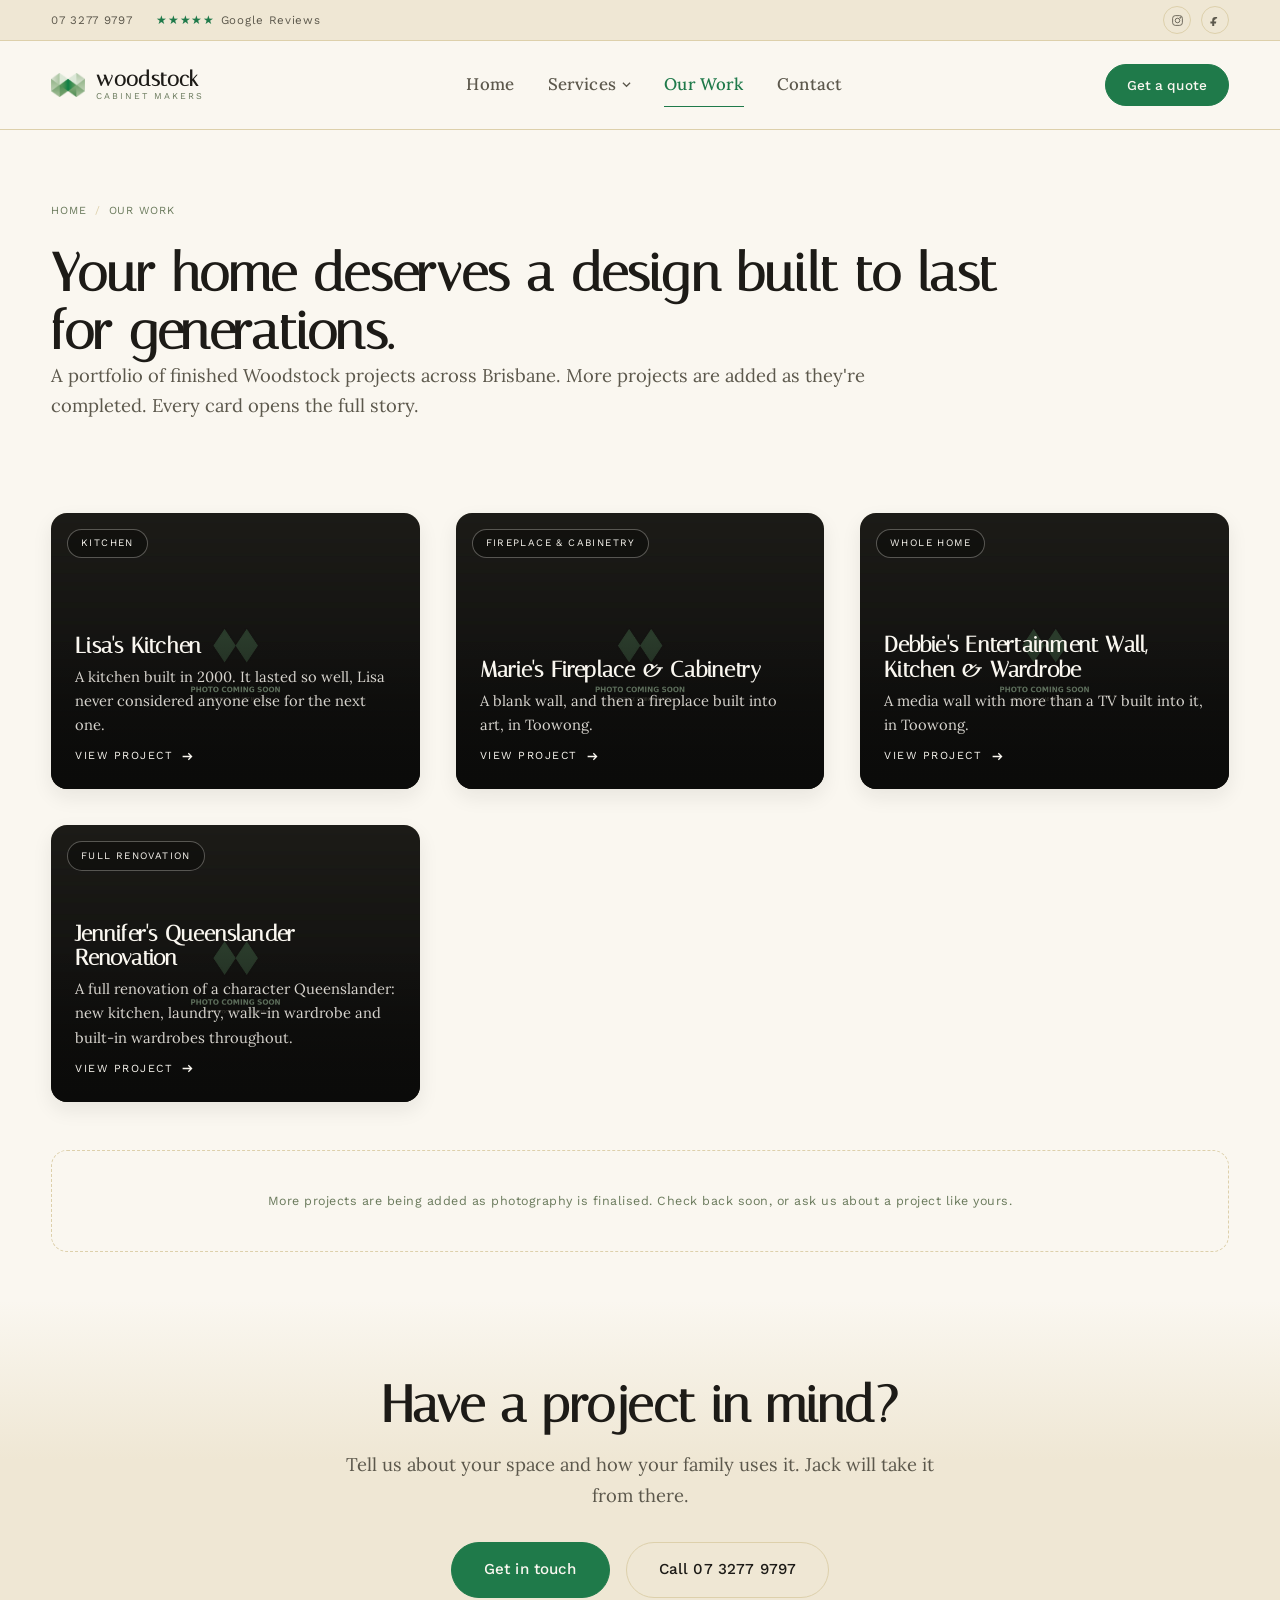
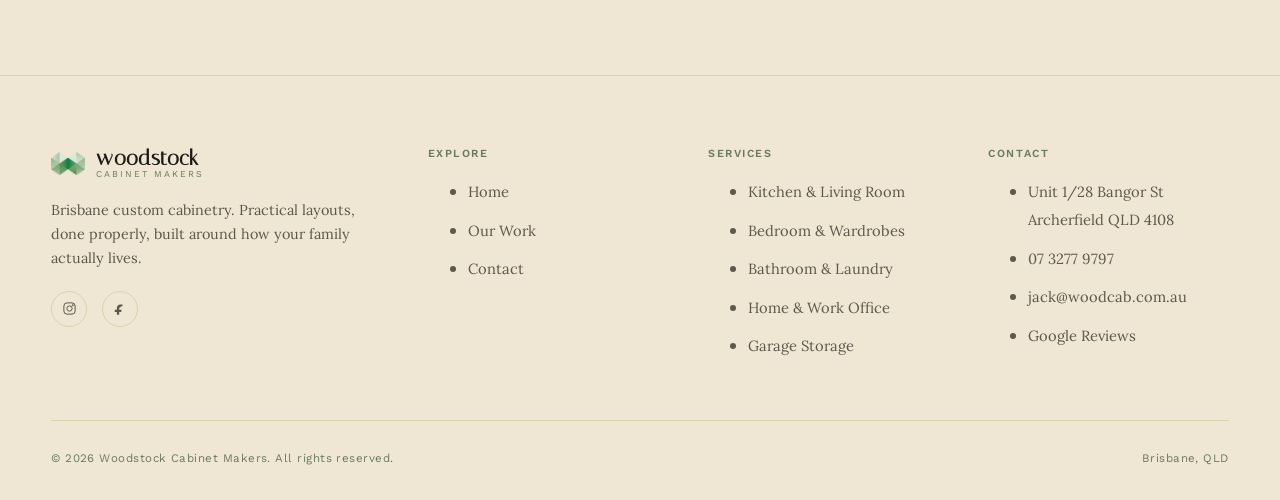
==== commit a8323922: "Shrink inner-page headline size, add a featured project to Services - Inner-page h1s (page-header co" ====
--- a/projects/index.html
+++ b/projects/index.html
@@ -11,7 +11,7 @@
 <link rel="preconnect" href="https://fonts.googleapis.com">
 <link rel="preconnect" href="https://fonts.gstatic.com" crossorigin>
 <link href="https://fonts.googleapis.com/css2?family=Italiana&family=Lora:ital,wght@0,400..700;1,400..700&family=Work+Sans:wght@400;500;600;700&display=swap" rel="stylesheet">
-<link rel="stylesheet" href="../assets/css/style.css?v=20261113">
+<link rel="stylesheet" href="../assets/css/style.css?v=20261115">
 </head>
 <body>
 <a class="skip-link" href="#main">Skip to content</a>
@@ -40,7 +40,7 @@
     <ul class="site-nav__links">
       <li><a class="nav-link" href="../index.html">Home</a></li>
       <li class="has-dropdown">
-        <a class="nav-link" href="../services/kitchen-and-living-room.html">Services <svg class="nav-caret" viewBox="0 0 10 6" fill="none" stroke="currentColor" stroke-width="1.4" aria-hidden="true"><path d="M1 1l4 4 4-4"/></svg></a>
+        <a class="nav-link" href="../services/index.html">Services <svg class="nav-caret" viewBox="0 0 10 6" fill="none" stroke="currentColor" stroke-width="1.4" aria-hidden="true"><path d="M1 1l4 4 4-4"/></svg></a>
         <div class="dropdown">
           <a href="../services/kitchen-and-living-room.html">Kitchen &amp; Living Room<small>Loving on the Heart of the Home</small></a>
           <a href="../services/bedroom-and-wardrobes.html">Bedroom &amp; Wardrobes<small>Let your Mind, Body and Soul Rejuvenate</small></a>
@@ -175,7 +175,7 @@
   </div>
 </footer>
 
-<script src="../assets/js/main.js?v=20261113"></script>
+<script src="../assets/js/main.js?v=20261115"></script>
 <script>document.getElementById('year').textContent = new Date().getFullYear();</script>
 </body>
 </html>
--- a/assets/css/style.css
+++ b/assets/css/style.css
@@ -728,6 +728,9 @@
    Inner page headers (services / projects / 404)
    ========================================================================== */
 .page-header { padding-block: clamp(2.75rem, 6vw, 4.5rem) clamp(1.75rem, 3.5vw, 2.75rem); }
+/* Inner-page titles step down from the hero's full display scale — the
+   hero is the one place on the site that should own the biggest type. */
+.page-header h1 { font-size: clamp(2rem, 4.2vw, 3.3rem); max-width: 18em; }
 .breadcrumbs {
   font-family: var(--font-label); font-size: 0.68rem; letter-spacing: 0.08em; text-transform: uppercase;
   color: var(--label); margin-bottom: 1.5rem; display: flex; gap: 0.5rem; align-items: center; flex-wrap: wrap;
@@ -752,6 +755,46 @@
 .service-nav-grid a:hover { background: rgba(31,122,74,0.06); }
 .service-nav-grid a strong { font-family: var(--font-display); font-size: 1.1rem; color: var(--ink); font-weight: 400; }
 .service-nav-grid a span { font-family: var(--font-label); font-size: 0.68rem; letter-spacing: 0.08em; text-transform: uppercase; color: var(--label); }
+
+/* Services hub — a full-width vertical list of individual cards, not a grid. */
+.service-list { display: flex; flex-direction: column; gap: 1rem; }
+.service-list__item {
+  display: flex; align-items: center; justify-content: space-between; gap: 1.5rem;
+  padding: 2rem 2.25rem;
+  background: var(--panel);
+  border: 1px solid var(--hairline);
+  border-radius: var(--radius);
+  transition: background 0.25s var(--ease), border-color 0.25s var(--ease), transform 0.25s var(--ease), box-shadow 0.25s var(--ease);
+}
+.service-list__item:hover {
+  background: rgba(31,122,74,0.08);
+  border-color: var(--woodstock-green);
+  transform: translateY(-3px);
+  box-shadow: var(--shadow-sm);
+}
+.service-list__text { display: flex; flex-direction: column; gap: 0.5rem; }
+.service-list__text strong { font-family: var(--font-display); font-size: clamp(1.4rem, 2.6vw, 1.9rem); font-weight: 700; color: var(--ink); line-height: 1.1; transition: color 0.25s var(--ease); }
+.service-list__item:hover .service-list__text strong { color: var(--woodstock-green); }
+.service-list__text span { font-family: var(--font-label); font-size: 0.74rem; letter-spacing: 0.1em; text-transform: uppercase; color: var(--label); }
+.service-list__arrow {
+  flex-shrink: 0; width: 44px; height: 44px; border-radius: 50%;
+  border: 1px solid var(--hairline); color: var(--ink-dim);
+  display: flex; align-items: center; justify-content: center;
+  transition: background 0.25s var(--ease), border-color 0.25s var(--ease), color 0.25s var(--ease), transform 0.25s var(--ease);
+}
+.service-list__arrow svg { width: 18px; height: 18px; }
+.service-list__item:hover .service-list__arrow { background: var(--woodstock-green); border-color: var(--woodstock-green); color: var(--cream); transform: translateX(4px); }
+
+@media (max-width: 560px) {
+  .service-list__item { padding: 1.5rem; }
+}
+
+.featured-label { font-family: var(--font-label); font-size: 0.72rem; letter-spacing: 0.14em; text-transform: uppercase; color: var(--label); text-align: center; margin-bottom: 1.25rem; }
+.featured-project-card { max-width: 680px; margin-inline: auto; }
+.featured-project-card .img-frame { aspect-ratio: 16 / 9; }
+@media (max-width: 560px) {
+  .featured-project-card .img-frame { aspect-ratio: 4 / 5; }
+}
 
 .fitted-grid { display: grid; grid-template-columns: repeat(auto-fill, minmax(260px, 1fr)); gap: 1.75rem; }
 .fitted-card { display: block; transition: transform 0.3s var(--ease); }
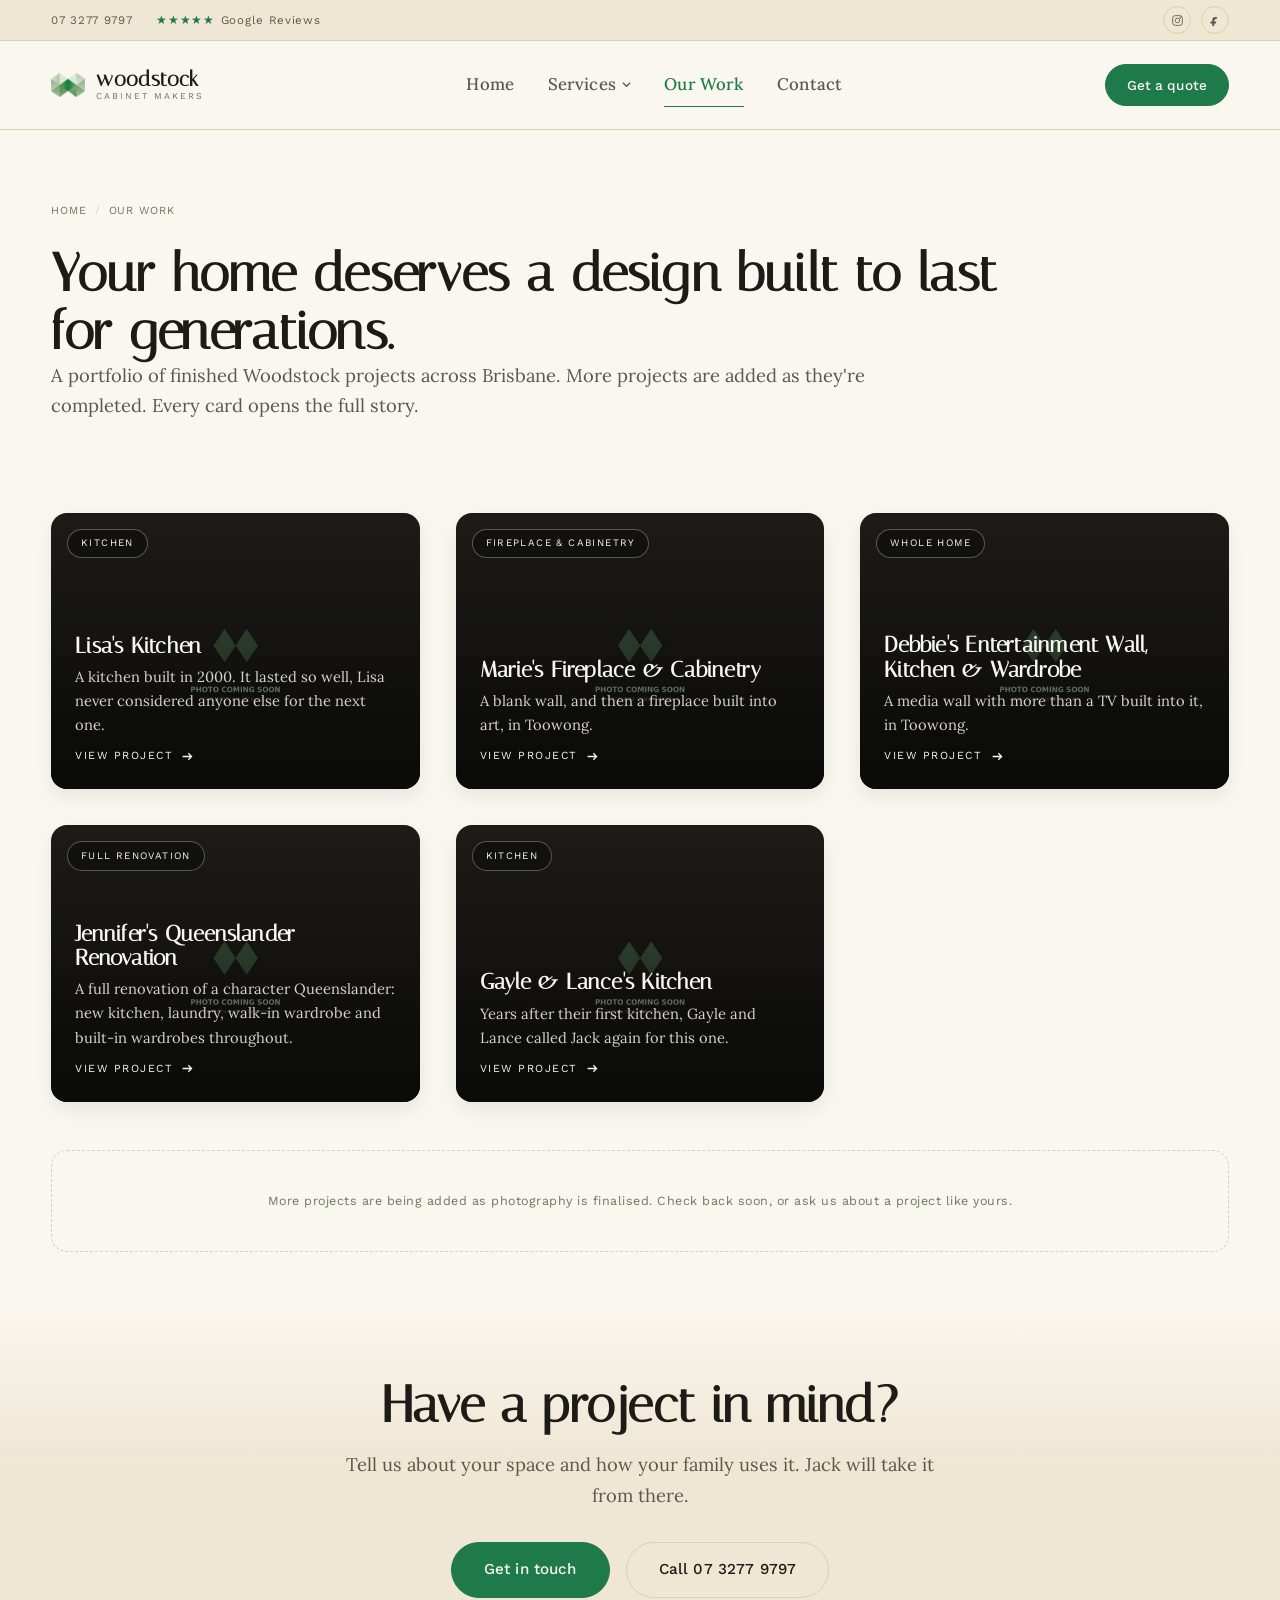
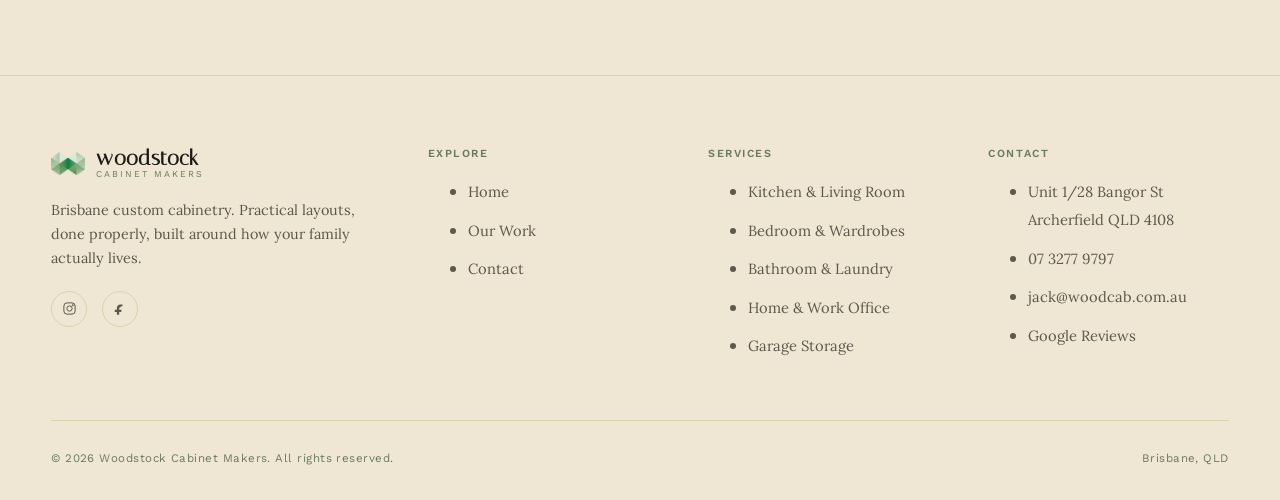
==== commit 3f093d57: "Add new project: Gayle & Lance's Kitchen New project page following the existing pattern (repeat Woo" ====
--- a/projects/index.html
+++ b/projects/index.html
@@ -11,7 +11,7 @@
 <link rel="preconnect" href="https://fonts.googleapis.com">
 <link rel="preconnect" href="https://fonts.gstatic.com" crossorigin>
 <link href="https://fonts.googleapis.com/css2?family=Italiana&family=Lora:ital,wght@0,400..700;1,400..700&family=Work+Sans:wght@400;500;600;700&display=swap" rel="stylesheet">
-<link rel="stylesheet" href="../assets/css/style.css?v=20261115">
+<link rel="stylesheet" href="../assets/css/style.css?v=20261118">
 </head>
 <body>
 <a class="skip-link" href="#main">Skip to content</a>
@@ -113,6 +113,17 @@
             </div>
           </div>
         </a>
+        <a class="project-card" href="gayle-and-lances-kitchen.php">
+          <div class="img-frame">
+            <span class="project-card__tag">Kitchen</span>
+            <img src="../assets/img/photos/gayle-and-lances-kitchen-main.jpg" alt="Gayle and Lance's kitchen, built by Woodstock Cabinet Makers" width="1600" height="1000">
+            <div class="project-card__overlay">
+              <h3>Gayle &amp; Lance's Kitchen</h3>
+              <p>Years after their first kitchen, Gayle and Lance called Jack again for this one.</p>
+              <span class="project-card__link">View Project <svg viewBox="0 0 16 16" fill="none" stroke="currentColor" stroke-width="1.6" aria-hidden="true"><path d="M2 8h11M9 4l4 4-4 4"/></svg></span>
+            </div>
+          </div>
+        </a>
       </div>
       <p class="fitted-note" style="margin-top:3rem;">More projects are being added as photography is finalised. Check back soon, or ask us about a project like yours.</p>
     </div>
@@ -175,7 +186,7 @@
   </div>
 </footer>
 
-<script src="../assets/js/main.js?v=20261115"></script>
+<script src="../assets/js/main.js?v=20261118"></script>
 <script>document.getElementById('year').textContent = new Date().getFullYear();</script>
 </body>
 </html>
--- a/assets/css/style.css
+++ b/assets/css/style.css
@@ -738,6 +738,14 @@
 .breadcrumbs a:hover { color: var(--woodstock-green); }
 .breadcrumbs span { color: var(--hairline); }
 
+/* Service pages specifically — centered header, per request. */
+.page-header--center { text-align: center; }
+.page-header--center .breadcrumbs { justify-content: center; }
+.page-header--center h1 { margin-inline: auto; }
+.page-header--center .lede { margin-inline: auto; }
+.breadcrumbs a:hover { color: var(--woodstock-green); }
+.breadcrumbs span { color: var(--hairline); }
+
 .service-grid { display: grid; grid-template-columns: repeat(auto-fill, minmax(280px, 1fr)); gap: 2rem; }
 .service-card {
   background: var(--panel);
@@ -749,12 +757,6 @@
 .service-card h3 { font-size: 1.3rem; }
 .service-card p { font-size: 0.94rem; color: var(--ink-dim); }
 .service-card .project-card__link { margin-top: auto; opacity: 1; transform: none; }
-
-.service-nav-grid { display: grid; grid-template-columns: repeat(auto-fit, minmax(220px, 1fr)); gap: 1px; background: var(--hairline); border: 1px solid var(--hairline); border-radius: var(--radius); overflow: hidden; margin-top: 3rem; }
-.service-nav-grid a { background: var(--panel); padding: 1.6rem; display: flex; flex-direction: column; gap: 0.3rem; transition: background 0.25s var(--ease); }
-.service-nav-grid a:hover { background: rgba(31,122,74,0.06); }
-.service-nav-grid a strong { font-family: var(--font-display); font-size: 1.1rem; color: var(--ink); font-weight: 400; }
-.service-nav-grid a span { font-family: var(--font-label); font-size: 0.68rem; letter-spacing: 0.08em; text-transform: uppercase; color: var(--label); }
 
 /* Services hub — a full-width vertical list of individual cards, not a grid. */
 .service-list { display: flex; flex-direction: column; gap: 1rem; }
@@ -789,24 +791,19 @@
   .service-list__item { padding: 1.5rem; }
 }
 
-.featured-label { font-family: var(--font-label); font-size: 0.72rem; letter-spacing: 0.14em; text-transform: uppercase; color: var(--label); text-align: center; margin-bottom: 1.25rem; }
-.featured-project-card { max-width: 680px; margin-inline: auto; }
-.featured-project-card .img-frame { aspect-ratio: 16 / 9; }
-@media (max-width: 560px) {
-  .featured-project-card .img-frame { aspect-ratio: 4 / 5; }
-}
-
-.fitted-grid { display: grid; grid-template-columns: repeat(auto-fill, minmax(260px, 1fr)); gap: 1.75rem; }
-.fitted-card { display: block; transition: transform 0.3s var(--ease); }
-.fitted-card:hover { transform: translateY(-5px); }
-.fitted-card .img-frame { aspect-ratio: 4 / 5; margin-bottom: 0.9rem; box-shadow: var(--shadow-sm); transition: box-shadow 0.3s var(--ease); }
-.fitted-card:hover .img-frame { box-shadow: var(--shadow-md); }
-.fitted-card h4 { font-size: 1.05rem; margin-bottom: 0.3rem; }
-.fitted-card .project-card__link { margin-top: 0.5rem; opacity: 1; transform: none; }
 .fitted-note { color: var(--label); font-family: var(--font-label); font-size: 0.78rem; letter-spacing: 0.04em; text-align: center; padding: 2.5rem 0; border: 1px dashed var(--hairline); border-radius: var(--radius); }
 
 .two-col { display: grid; grid-template-columns: 1.1fr 0.9fr; gap: clamp(2rem, 5vw, 4rem); align-items: start; }
 .two-col .img-frame { aspect-ratio: 4 / 5; }
+
+/* Room gallery — a plain captioned photo grid (not the dense masonry
+   .gallery-grid used on project pages), for service pages where every
+   photo needs a short visible description underneath it. Shares the
+   lightbox wiring with .gallery-grid (see main.js). */
+.room-gallery { display: grid; grid-template-columns: repeat(auto-fill, minmax(260px, 1fr)); gap: 1.75rem 1.5rem; margin-top: 3rem; width: 100%; text-align: left; }
+.room-gallery__item { display: block; width: 100%; cursor: zoom-in; }
+.room-gallery__item .img-frame { aspect-ratio: 4 / 3; margin-bottom: 0.85rem; }
+.room-gallery__item p { font-size: 0.9rem; color: var(--ink-dim); }
 
 .project-gallery { display: grid; grid-template-columns: repeat(2, 1fr); gap: 1rem; margin-top: 3rem; }
 .project-gallery .img-frame:first-child { grid-column: 1 / -1; aspect-ratio: 16 / 9; }
